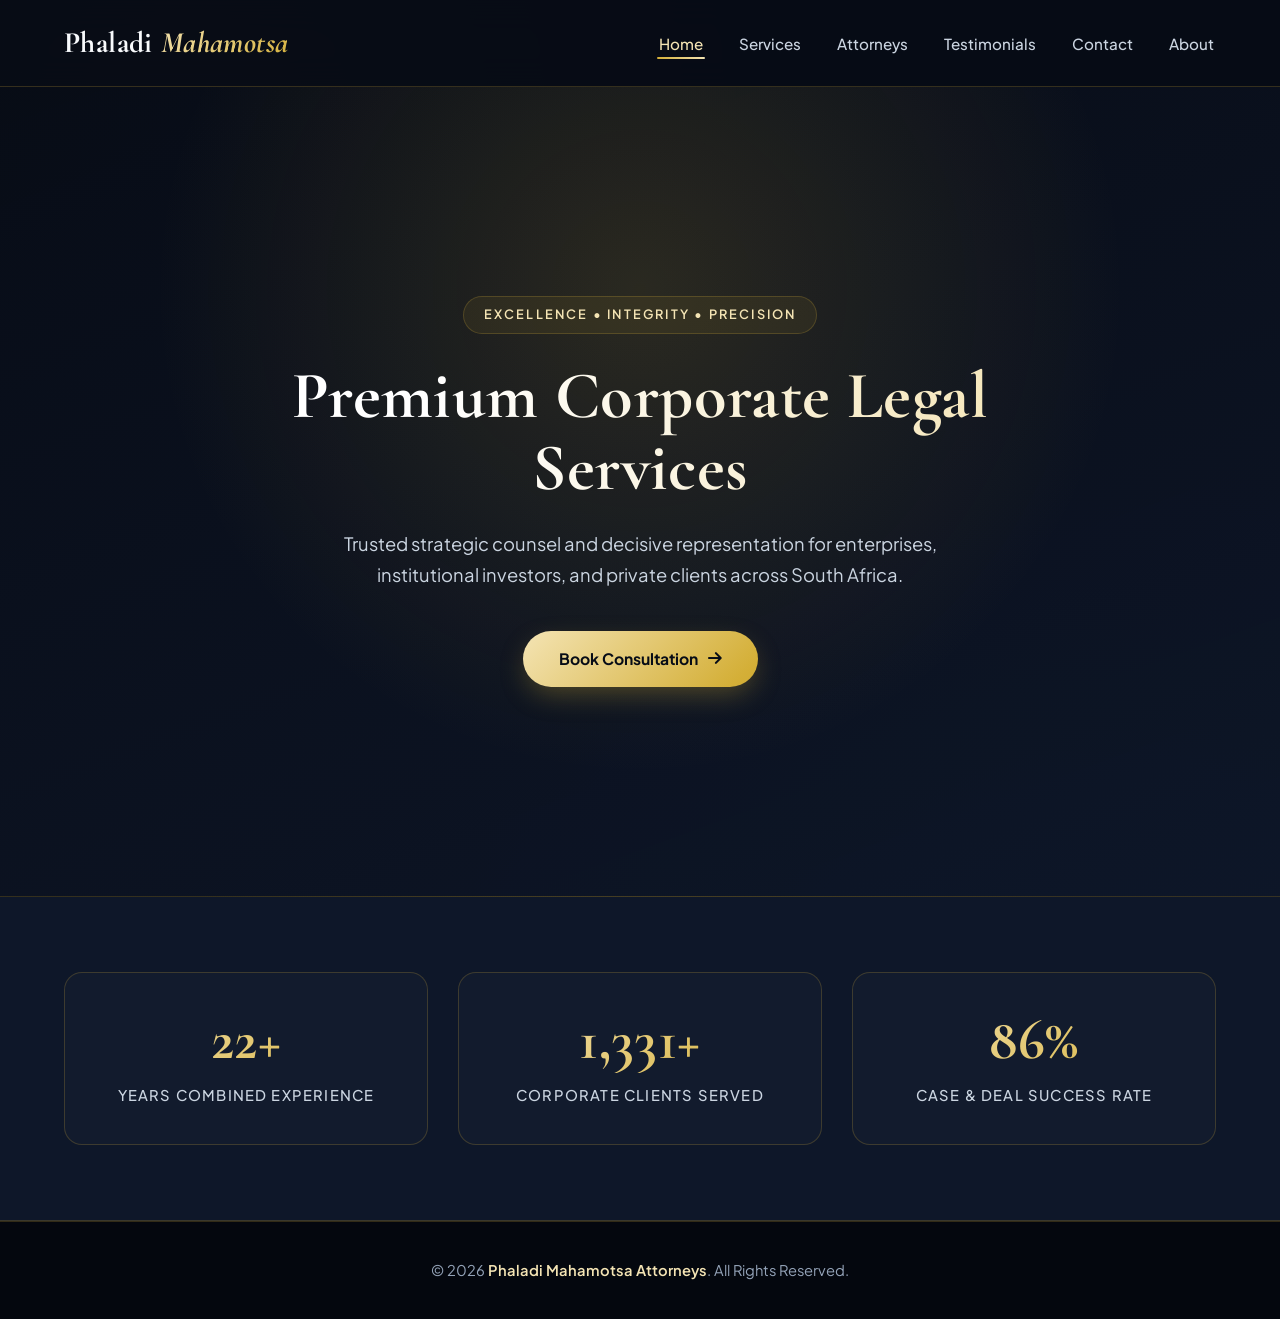
==== index.html @ c371fa35 "Add files via upload" ====
<!DOCTYPE html>
<html lang="en">
<head>
  <meta charset="UTF-8">
  <meta name="viewport" content="width=device-width, initial-scale=1.0">
  <title>Phaladi Mahamotsa Attorneys | Corporate & Commercial Law</title>
  <link rel="stylesheet" href="css/style.css">
  <link rel="stylesheet" href="style.css">
  <link rel="stylesheet" href="https://cdnjs.cloudflare.com/ajax/libs/font-awesome/6.5.2/css/all.min.css">
</head>
<body>

  <header id="header">
    <div class="container nav">
      <a href="index.html" class="logo">Phaladi <span>Mahamotsa</span></a>
      <button id="menuBtn" class="menu-btn" aria-label="Toggle Menu" aria-expanded="false">
        <i class="fas fa-bars"></i>
      </button>
      <nav id="nav">
        <ul>
          <li><a href="index.html" class="active">Home</a></li>
          <li><a href="practice-areas.html">Services</a></li>
          <li><a href="attorneys.html">Attorneys</a></li>
          <li><a href="testimonials.html">Testimonials</a></li>
          <li><a href="contact.html">Contact</a></li>
          <li><a href="about.html">About</a></li>
        </ul>
      </nav>
    </div>
  </header>

  <section class="hero">
    <div class="hero-content">
      <span class="hero-badge">Excellence • Integrity • Precision</span>
      <h1>Premium Corporate Legal Services</h1>
      <p>
        Trusted strategic counsel and decisive representation for enterprises, institutional investors, and private clients across South Africa.
      </p>
      <a href="contact.html" class="btn">
        Book Consultation <i class="fas fa-arrow-right"></i>
      </a>
    </div>
  </section>

  <section class="stats">
    <div class="container stats-grid">
      <div class="stat">
        <h2><span class="counter" data-target="25">0</span>+</h2>
        <p>Years Combined Experience</p>
      </div>
      <div class="stat">
        <h2><span class="counter" data-target="1500">0</span>+</h2>
        <p>Corporate Clients Served</p>
      </div>
      <div class="stat">
        <h2><span class="counter" data-target="98">0</span>%</h2>
        <p>Case &amp; Deal Success Rate</p>
      </div>
    </div>
  </section>

  <footer>
    <p>&copy; 2026 <span>Phaladi Mahamotsa Attorneys</span>. All Rights Reserved.</p>
  </footer>

  <script src="js/script.js"></script>
  <script src="script.js"></script>
</body>
</html>
---- style.css ----
@import url('https://fonts.googleapis.com/css2?family=Cormorant+Garamond:ital,wght@0,600;0,700;1,600&family=Plus+Jakarta+Sans:wght@300;400;500;600;700&display=swap');

:root {
  --bg-deep: #070C16;
  --bg-surface: #0E1729;
  --bg-card: #131F36;
  --bg-card-hover: #182744;

  --gold-main: #D4AF37;
  --gold-bright: #F4E4B4;
  --gold-deep: #A68224;

  --text-primary: #F8FAFC;
  --text-secondary: #CBD5E1;
  --text-muted: #94A3B8;
  --border-glass: rgba(212, 175, 55, 0.22);
  --border-glow: rgba(212, 175, 55, 0.65);

  --shadow-card: 0 18px 40px -10px rgba(0, 0, 0, 0.55);
  --shadow-gold: 0 10px 28px -5px rgba(212, 175, 55, 0.35);
  --ease-smooth: cubic-bezier(0.22, 1, 0.36, 1);
}

*, *::before, *::after {
  margin: 0;
  padding: 0;
  box-sizing: border-box;
}

html {
  scroll-behavior: smooth;
  font-size: 16px;
}

body {
  font-family: 'Plus Jakarta Sans', -apple-system, BlinkMacSystemFont, sans-serif;
  background-color: var(--bg-deep);
  background-image:
    radial-gradient(circle at 15% 10%, rgba(212, 175, 55, 0.06), transparent 35%),
    radial-gradient(circle at 85% 80%, rgba(30, 58, 138, 0.14), transparent 45%);
  color: var(--text-primary);
  line-height: 1.7;
  min-height: 100vh;
  display: flex;
  flex-direction: column;
  overflow-x: hidden;
}

h1, h2, h3, .logo {
  font-family: 'Cormorant Garamond', Georgia, serif;
  font-weight: 700;
  letter-spacing: 0.4px;
}

.container {
  width: 90%;
  max-width: 1220px;
  margin: 0 auto;
}

/* ================= HEADER & NAVIGATION ================= */
header {
  background: rgba(7, 12, 22, 0.88);
  backdrop-filter: blur(16px);
  -webkit-backdrop-filter: blur(16px);
  border-bottom: 1px solid var(--border-glass);
  position: sticky;
  top: 0;
  z-index: 1000;
  transition: all 0.35s var(--ease-smooth);
}

header.scrolled {
  background: rgba(7, 12, 22, 0.98);
  box-shadow: 0 12px 35px rgba(0, 0, 0, 0.6);
  border-bottom-color: rgba(212, 175, 55, 0.35);
}

.nav {
  display: flex;
  justify-content: space-between;
  align-items: center;
  padding: 18px 0;
  position: relative;
}

.logo {
  color: var(--text-primary);
  font-size: 1.85rem;
  text-decoration: none;
  display: inline-flex;
  align-items: center;
  gap: 8px;
}

.logo span {
  background: linear-gradient(135deg, var(--gold-bright), var(--gold-main));
  -webkit-background-clip: text;
  -webkit-text-fill-color: transparent;
  font-style: italic;
}

nav ul {
  display: flex;
  align-items: center;
  gap: 32px;
  list-style: none;
}

nav a {
  color: var(--text-secondary);
  text-decoration: none;
  font-size: 0.95rem;
  font-weight: 500;
  padding: 6px 2px;
  position: relative;
  transition: color 0.3s ease;
}

nav a:hover,
nav a.active {
  color: var(--gold-bright);
}

nav a::after {
  content: '';
  position: absolute;
  bottom: 0;
  left: 0;
  width: 0;
  height: 2px;
  border-radius: 2px;
  background: linear-gradient(90deg, var(--gold-main), var(--gold-bright));
  transition: width 0.35s var(--ease-smooth);
}

nav a:hover::after,
nav a.active::after {
  width: 100%;
}

/* 3-Line Menu Toggle Button */
.menu-btn {
  display: none;
  background: rgba(212, 175, 55, 0.12);
  border: 1px solid var(--border-glass);
  color: var(--gold-bright);
  width: 44px;
  height: 44px;
  border-radius: 10px;
  font-size: 1.25rem;
  cursor: pointer;
  align-items: center;
  justify-content: center;
  transition: all 0.3s var(--ease-smooth);
}

.menu-btn:hover {
  background: rgba(212, 175, 55, 0.25);
  border-color: var(--gold-main);
}

/* ================= HERO & BANNERS ================= */
.hero {
  min-height: 90vh;
  display: flex;
  align-items: center;
  justify-content: center;
  text-align: center;
  padding: 90px 20px;
  background:
    radial-gradient(circle at 50% 25%, rgba(212, 175, 55, 0.16), transparent 55%),
    linear-gradient(160deg, rgba(7, 12, 22, 0.94), rgba(14, 23, 41, 0.88)),
    url('../images/hero.jpg') center/cover no-repeat;
  border-bottom: 1px solid var(--border-glass);
}

.hero-badge {
  display: inline-block;
  padding: 7px 20px;
  border: 1px solid var(--border-glass);
  border-radius: 50px;
  color: var(--gold-bright);
  font-size: 0.8rem;
  font-weight: 600;
  letter-spacing: 2.2px;
  text-transform: uppercase;
  margin-bottom: 26px;
  background: rgba(212, 175, 55, 0.08);
}

.hero-content {
  max-width: 840px;
  margin: 0 auto;
}

.hero-content h1 {
  font-size: clamp(2.8rem, 5.2vw, 4.6rem);
  line-height: 1.08;
  margin-bottom: 24px;
  background: linear-gradient(to right, #FFFFFF 25%, var(--gold-bright) 100%);
  -webkit-background-clip: text;
  -webkit-text-fill-color: transparent;
}

.hero-content p {
  font-size: 1.15rem;
  color: var(--text-secondary);
  margin-bottom: 40px;
  max-width: 660px;
  margin-inline: auto;
}

.page-banner {
  padding: 85px 20px 65px;
  text-align: center;
  background:
    radial-gradient(circle at center, rgba(212, 175, 55, 0.14), transparent 65%),
    linear-gradient(180deg, var(--bg-surface), var(--bg-deep));
  border-bottom: 1px solid var(--border-glass);
}

.page-banner p {
  color: var(--gold-main);
  letter-spacing: 2px;
  text-transform: uppercase;
  font-size: 0.82rem;
  font-weight: 600;
  margin-bottom: 8px;
}

.page-banner h1 {
  font-size: clamp(2.5rem, 4.2vw, 3.8rem);
  color: var(--text-primary);
}

/* ================= BUTTONS ================= */
.btn,
button[type="submit"] {
  display: inline-flex;
  align-items: center;
  justify-content: center;
  gap: 10px;
  padding: 15px 36px;
  background: linear-gradient(135deg, var(--gold-bright) 0%, var(--gold-main) 50%, var(--gold-deep) 100%);
  background-size: 200% auto;
  color: #070C16;
  font-family: inherit;
  font-size: 0.98rem;
  font-weight: 700;
  border: none;
  border-radius: 50px;
  text-decoration: none;
  cursor: pointer;
  position: relative;
  overflow: hidden;
  box-shadow: var(--shadow-gold);
  transition: all 0.4s var(--ease-smooth);
}

.btn::before,
button[type="submit"]::before {
  content: '';
  position: absolute;
  top: 0;
  left: -75%;
  width: 50%;
  height: 100%;
  background: linear-gradient(to right, rgba(255, 255, 255, 0) 0%, rgba(255, 255, 255, 0.45) 100%);
  transform: skewX(-25deg);
  transition: left 0.6s ease;
}

.btn:hover::before,
button[type="submit"]:hover::before {
  left: 130%;
}

.btn:hover,
button[type="submit"]:hover {
  background-position: right center;
  transform: translateY(-3px);
  box-shadow: 0 14px 32px rgba(212, 175, 55, 0.48);
}

.btn-outline,
.attorney-card button {
  display: inline-flex;
  align-items: center;
  justify-content: center;
  gap: 8px;
  padding: 11px 28px;
  background: rgba(212, 175, 55, 0.06);
  border: 1.5px solid var(--gold-main);
  color: var(--gold-bright);
  font-family: inherit;
  font-size: 0.92rem;
  font-weight: 600;
  border-radius: 50px;
  cursor: pointer;
  transition: all 0.35s var(--ease-smooth);
}

.btn-outline:hover,
.attorney-card button:hover {
  background: linear-gradient(135deg, var(--gold-bright), var(--gold-main));
  color: #070C16;
  border-color: transparent;
  transform: translateY(-2px);
}

/* ================= STATS ================= */
.stats {
  padding: 75px 0;
  background: var(--bg-surface);
  border-bottom: 1px solid var(--border-glass);
}

.stats-grid {
  display: grid;
  grid-template-columns: repeat(auto-fit, minmax(240px, 1fr));
  gap: 30px;
}

.stat {
  padding: 36px 24px;
  text-align: center;
  background: rgba(255, 255, 255, 0.02);
  border: 1px solid var(--border-glass);
  border-radius: 18px;
}

.stat h2 {
  font-size: 3.6rem;
  background: linear-gradient(135deg, var(--gold-bright), var(--gold-main));
  -webkit-background-clip: text;
  -webkit-text-fill-color: transparent;
  line-height: 1.1;
  margin-bottom: 10px;
}

.stat p {
  color: var(--text-secondary);
  font-size: 0.92rem;
  font-weight: 500;
  text-transform: uppercase;
  letter-spacing: 1.2px;
}

/* ================= CARDS & SECTIONS ================= */
.section-pad {
  padding: 85px 0;
  flex: 1;
}

.grid-cards {
  display: grid;
  grid-template-columns: repeat(auto-fit, minmax(290px, 1fr));
  gap: 32px;
}

.card,
.attorney-card,
.testimonial {
  background: linear-gradient(155deg, var(--bg-card) 0%, var(--bg-surface) 100%);
  border: 1px solid var(--border-glass);
  padding: 38px 32px;
  border-radius: 20px;
  box-shadow: var(--shadow-card);
  position: relative;
  overflow: hidden;
  transition: all 0.4s var(--ease-smooth);
}

.card:hover,
.attorney-card:hover,
.testimonial:hover {
  transform: translateY(-7px);
  background: linear-gradient(155deg, var(--bg-card-hover) 0%, var(--bg-surface) 100%);
  border-color: var(--border-glow);
}

.card-icon {
  width: 58px;
  height: 58px;
  border-radius: 14px;
  background: rgba(212, 175, 55, 0.12);
  border: 1px solid rgba(212, 175, 55, 0.28);
  color: var(--gold-bright);
  display: flex;
  align-items: center;
  justify-content: center;
  font-size: 1.45rem;
  margin-bottom: 22px;
}

.card h3,
.attorney-card h3 {
  font-size: 1.7rem;
  margin-bottom: 12px;
  color: var(--text-primary);
}

.card p,
.attorney-card p {
  color: var(--text-secondary);
  margin-bottom: 22px;
}

/* ================= ATTORNEYS & TESTIMONIALS ================= */
.attorney-card {
  text-align: center;
  display: flex;
  flex-direction: column;
  align-items: center;
}

.attorney-card img {
  width: 148px;
  height: 148px;
  object-fit: cover;
  border-radius: 50%;
  border: 3px solid var(--gold-main);
  padding: 4px;
  background: var(--bg-deep);
  margin-bottom: 22px;
}

.role-tag {
  color: var(--gold-bright) !important;
  font-size: 0.85rem !important;
  text-transform: uppercase;
  letter-spacing: 1.5px;
  font-weight: 600;
  margin-bottom: 14px !important;
}

.stars {
  color: var(--gold-main);
  letter-spacing: 4px;
  margin-bottom: 18px;
  font-size: 1.15rem;
}

.testimonial p {
  font-style: italic;
  color: var(--text-primary);
  margin-bottom: 22px;
  font-size: 1.05rem;
}

.testimonial h4 {
  color: var(--gold-bright);
  font-size: 0.95rem;
}

/* ================= MODALS ================= */
.modal {
  display: none;
  position: fixed;
  inset: 0;
  background: rgba(5, 9, 17, 0.88);
  backdrop-filter: blur(10px);
  justify-content: center;
  align-items: center;
  z-index: 2000;
  padding: 20px;
}

.modal.show {
  display: flex;
}

.modal-content {
  background: linear-gradient(160deg, var(--bg-card), var(--bg-deep));
  border: 1px solid var(--gold-main);
  color: var(--text-primary);
  padding: 44px 38px;
  border-radius: 22px;
  max-width: 560px;
  width: 100%;
  position: relative;
}

.modal-content h2 {
  font-size: 2.3rem;
  color: var(--gold-bright);
  margin-bottom: 6px;
}

.modal-content ul {
  margin-top: 22px;
  padding-left: 20px;
  color: var(--text-secondary);
}

.modal-content li {
  margin-bottom: 10px;
}

.close {
  position: absolute;
  top: 18px;
  right: 22px;
  width: 38px;
  height: 38px;
  border-radius: 50%;
  background: rgba(255, 255, 255, 0.06);
  border: 1px solid var(--border-glass);
  color: var(--text-secondary);
  font-size: 1.5rem;
  display: flex;
  align-items: center;
  justify-content: center;
  cursor: pointer;
}

.close:hover {
  background: var(--gold-main);
  color: #070C16;
}

/* ================= CONTACT & TRUE BRAND ICON COLORS ================= */
.contact-wrapper {
  display: grid;
  grid-template-columns: 1.25fr 0.85fr;
  gap: 44px;
  align-items: start;
}

.contact-form-box {
  background: linear-gradient(155deg, var(--bg-card), var(--bg-surface));
  border: 1px solid var(--border-glass);
  padding: 42px 38px;
  border-radius: 20px;
  box-shadow: var(--shadow-card);
}

.field-group {
  margin-bottom: 22px;
}

.field-group input,
.field-group textarea {
  width: 100%;
  padding: 15px 18px;
  background: rgba(7, 12, 22, 0.85);
  border: 1px solid var(--border-glass);
  border-radius: 12px;
  color: var(--text-primary);
  font-family: inherit;
  font-size: 0.98rem;
}

.field-group textarea {
  min-height: 145px;
  resize: vertical;
}

.field-group input:focus,
.field-group textarea:focus {
  outline: none;
  border-color: var(--gold-main);
  box-shadow: 0 0 0 4px rgba(212, 175, 55, 0.14);
}

.error-message {
  color: #F87171;
  font-size: 0.84rem;
  display: block;
  margin-top: 6px;
}

#form-alert {
  margin-top: 18px;
  font-weight: 600;
}

.contact-info-list p {
  display: flex;
  align-items: center;
  gap: 14px;
  margin-bottom: 18px;
  color: var(--text-primary);
}

.contact-info-list i.fa-location-dot {
  color: #EA4335;
  font-size: 1.2rem;
  width: 24px;
  text-align: center;
}

.contact-info-list i.fa-phone {
  color: #10B981;
  font-size: 1.15rem;
  width: 24px;
  text-align: center;
}

.contact-info-list i.fa-envelope {
  color: #38BDF8;
  font-size: 1.15rem;
  width: 24px;
  text-align: center;
}

.social-links {
  display: flex;
  flex-wrap: wrap;
  gap: 14px;
  margin-top: 28px;
}

.social-links a {
  width: 48px;
  height: 48px;
  display: inline-flex;
  align-items: center;
  justify-content: center;
  border-radius: 50%;
  color: #FFFFFF;
  font-size: 1.15rem;
  text-decoration: none;
  border: 1px solid rgba(255, 255, 255, 0.18);
  transition: all 0.35s var(--ease-smooth);
}

.social-links a:hover {
  transform: translateY(-4px) scale(1.08);
  filter: brightness(1.12);
}

/* Official Social & Contact Brand Colors */
.social-links a.facebook,
.social-links a:has(.fa-facebook-f) {
  background: #1877F2;
  box-shadow: 0 8px 20px rgba(24, 119, 242, 0.4);
}

.social-links a.instagram,
.social-links a:has(.fa-instagram) {
  background: radial-gradient(circle at 30% 107%, #fdf497 0%, #fdf497 5%, #fd5949 45%, #d6249f 60%, #285AEB 90%);
  box-shadow: 0 8px 20px rgba(214, 36, 159, 0.4);
}

.social-links a.tiktok,
.social-links a:has(.fa-tiktok) {
  background: #010101;
  border-color: #25F4EE;
  box-shadow: -2px 0 12px rgba(37, 244, 238, 0.45), 2px 0 12px rgba(254, 44, 85, 0.45);
}

.social-links a.whatsapp,
.social-links a:has(.fa-whatsapp) {
  background: #25D366;
  box-shadow: 0 8px 20px rgba(37, 211, 102, 0.4);
}

.social-links a.linkedin,
.social-links a:has(.fa-linkedin-in) {
  background: #0A66C2;
  box-shadow: 0 8px 20px rgba(10, 102, 194, 0.4);
}

.social-links a.twitter,
.social-links a:has(.fa-x-twitter) {
  background: #14171A;
  border-color: rgba(255, 255, 255, 0.35);
  box-shadow: 0 8px 20px rgba(0, 0, 0, 0.6);
}

.social-links a.email,
.social-links a[href^="mailto:"] {
  background: #EA4335;
  box-shadow: 0 8px 20px rgba(234, 67, 53, 0.4);
}

.social-links a.phone,
.social-links a[href^="tel:"] {
  background: #059669;
  box-shadow: 0 8px 20px rgba(5, 150, 105, 0.4);
}

/* ================= FOOTER ================= */
footer {
  background: #04070E;
  border-top: 1px solid var(--border-glass);
  padding: 36px 20px;
  text-align: center;
  color: var(--text-muted);
  font-size: 0.92rem;
  margin-top: auto;
}

footer span {
  color: var(--gold-bright);
  font-weight: 600;
}

/* ================= RESPONSIVE MENU TOGGLE ================= */
@media (max-width: 880px) {
  .contact-wrapper {
    grid-template-columns: 1fr;
  }
}

@media (max-width: 768px) {
  .menu-btn {
    display: inline-flex;
  }

  nav {
    display: none;
    position: absolute;
    top: 100%;
    left: 0;
    width: 100%;
    background: rgba(10, 17, 30, 0.98);
    backdrop-filter: blur(18px);
    border-bottom: 1px solid var(--border-glass);
    border-radius: 0 0 16px 16px;
    padding: 22px 24px;
    box-shadow: 0 20px 40px rgba(0, 0, 0, 0.65);
  }

  nav.active {
    display: block;
  }

  nav ul {
    flex-direction: column;
    align-items: flex-start;
    gap: 16px;
  }

  nav a {
    display: block;
    width: 100%;
    padding: 8px 4px;
    font-size: 1.05rem;
  }
}
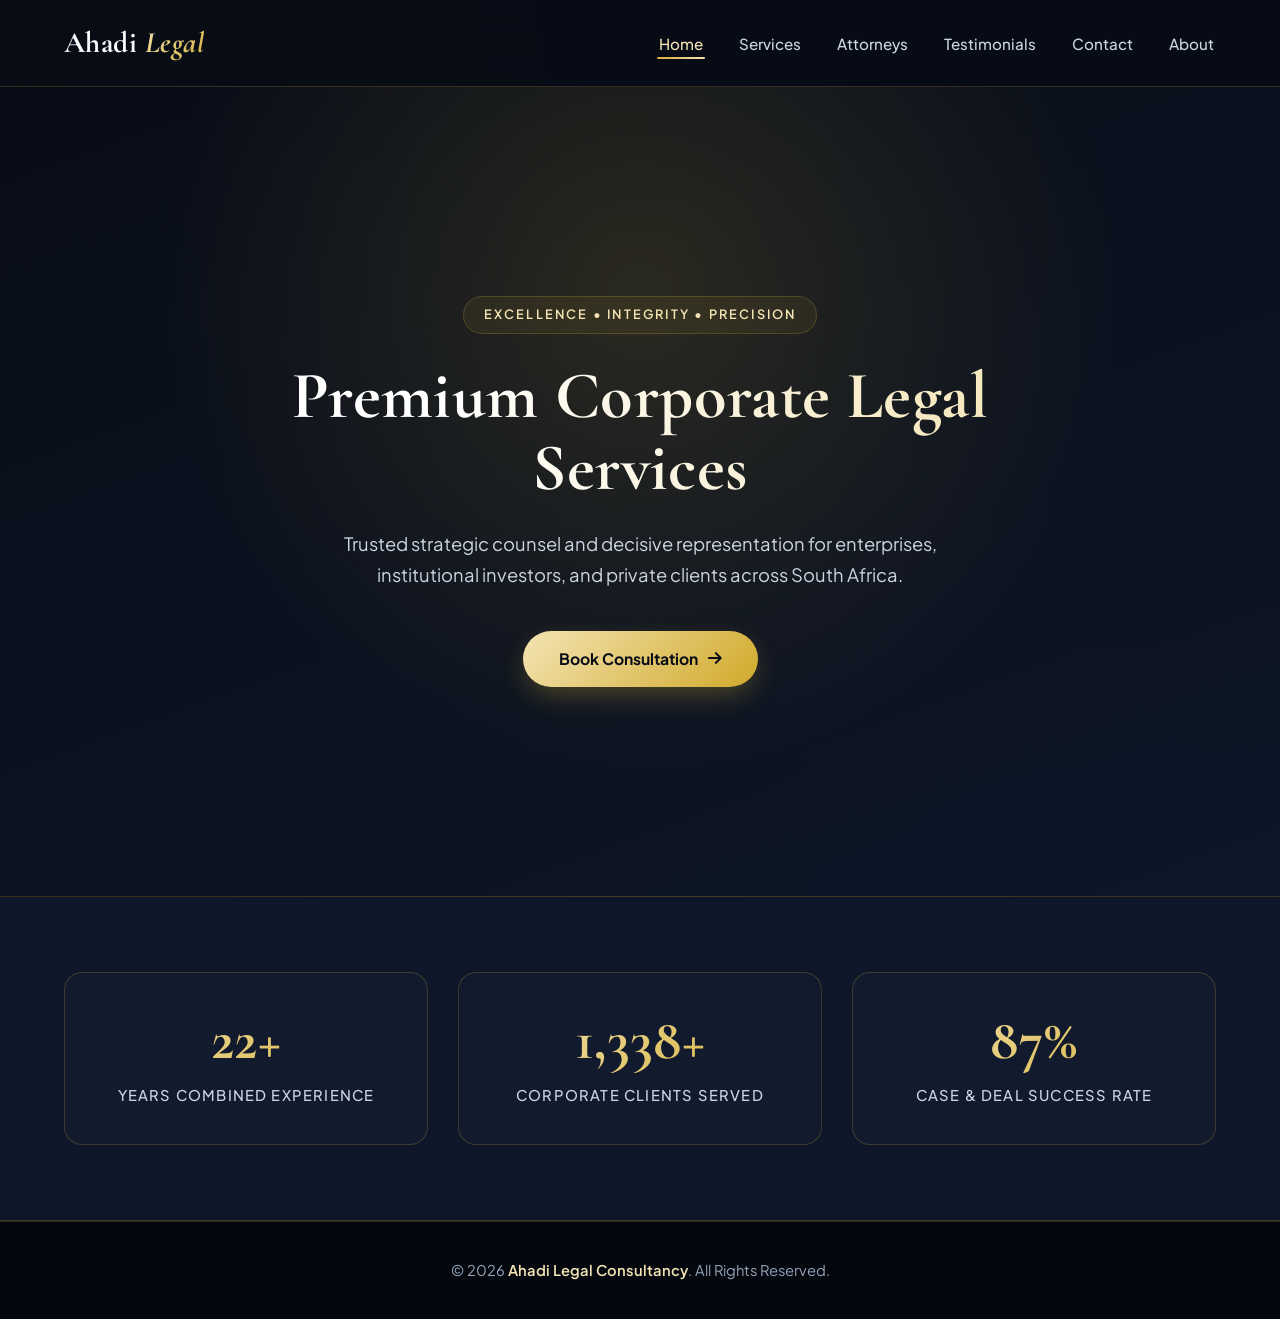
==== commit 7151b0f7: "Add files via upload" ====
--- a/index.html
+++ b/index.html
@@ -3,7 +3,7 @@
 <head>
   <meta charset="UTF-8">
   <meta name="viewport" content="width=device-width, initial-scale=1.0">
-  <title>Phaladi Mahamotsa Attorneys | Corporate & Commercial Law</title>
+  <title>Ahadi Legal Consultancy | Corporate & Commercial Law</title>
   <link rel="stylesheet" href="css/style.css">
   <link rel="stylesheet" href="style.css">
   <link rel="stylesheet" href="https://cdnjs.cloudflare.com/ajax/libs/font-awesome/6.5.2/css/all.min.css">
@@ -12,7 +12,7 @@
 
   <header id="header">
     <div class="container nav">
-      <a href="index.html" class="logo">Phaladi <span>Mahamotsa</span></a>
+      <a href="index.html" class="logo">Ahadi <span>Legal</span></a>
       <button id="menuBtn" class="menu-btn" aria-label="Toggle Menu" aria-expanded="false">
         <i class="fas fa-bars"></i>
       </button>
@@ -60,7 +60,7 @@
   </section>
 
   <footer>
-    <p>&copy; 2026 <span>Phaladi Mahamotsa Attorneys</span>. All Rights Reserved.</p>
+    <p>&copy; 2026 <span>Ahadi Legal Consultancy</span>. All Rights Reserved.</p>
   </footer>
 
   <script src="js/script.js"></script>
